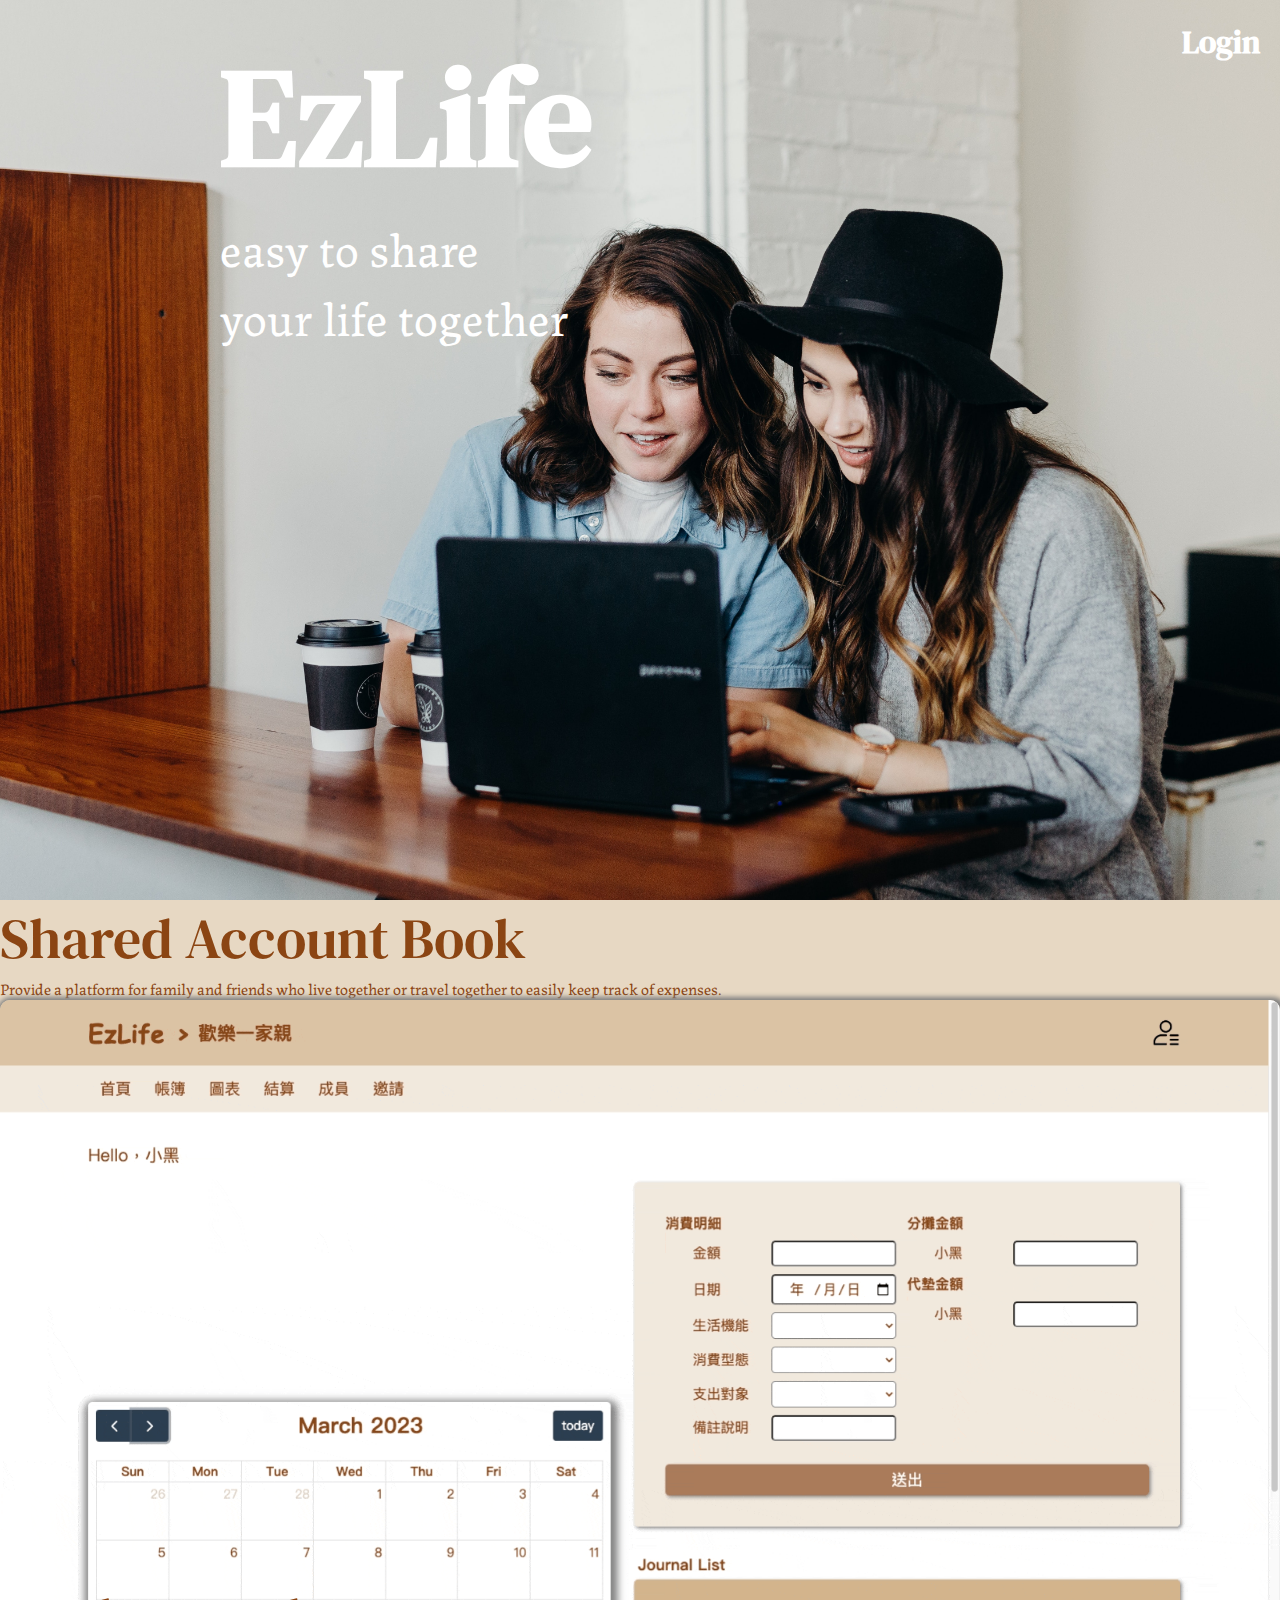
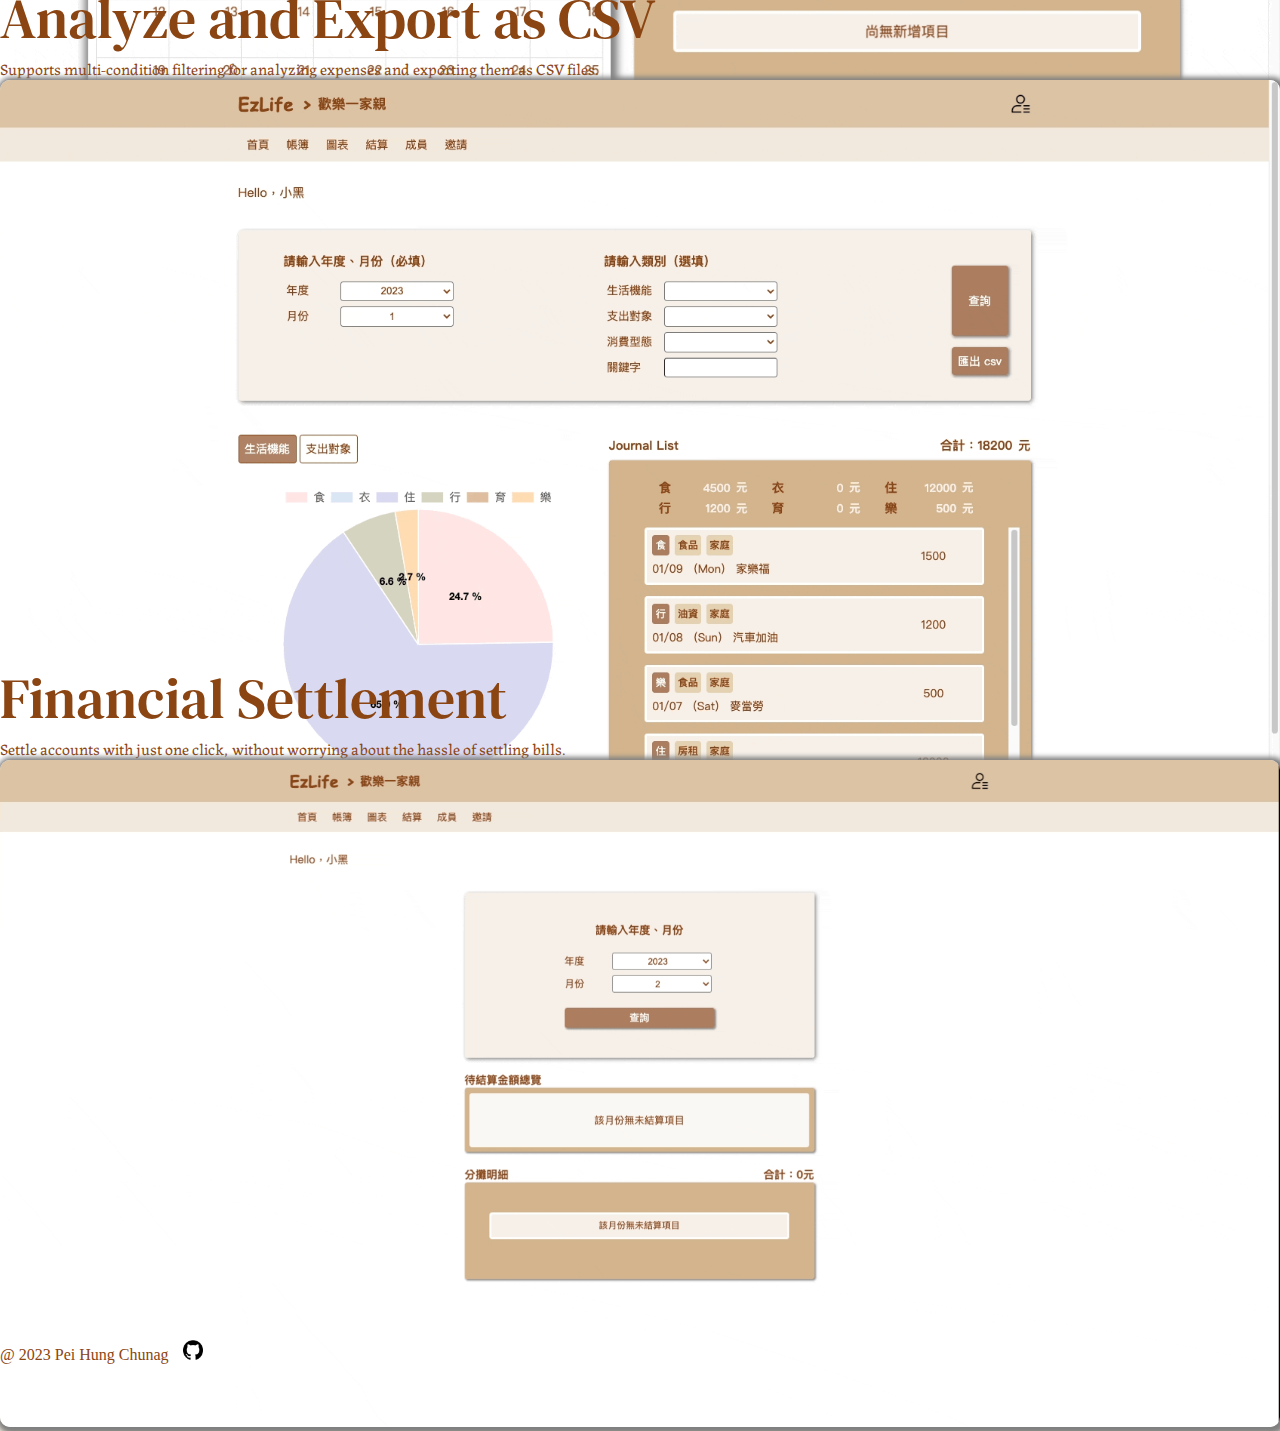
==== templates/index.html @ c623c95d "feat: add default value of prepaid and payable price when user keys up" ====
<!DOCTYPE html>
<html>
  <head>
    <meta charset="UTF-8" />
    <meta http-equiv="X-UA-Compatible" content="IE=edge" />
    <meta name="viewport" content="width=device-width, initial-scale=1.0" />
    <link
      href="https://fonts.googleapis.com/css2?family=Cute+Font&family=Joan&family=Merienda&family=Merriweather:ital@1&family=Roboto+Condensed&family=Satisfy&display=swap"
      rel="stylesheet"
    />
    <link rel="stylesheet" type="text/css" href="/static/css/index.css" />
    <link rel="stylesheet" type="text/css" href="/static/css/notice.css" />
    <link
      href="https://cdn.jsdelivr.net/npm/bootstrap@5.3.0-alpha1/dist/css/bootstrap.min.css"
      rel="stylesheet"
      integrity="sha384-GLhlTQ8iRABdZLl6O3oVMWSktQOp6b7In1Zl3/Jr59b6EGGoI1aFkw7cmDA6j6gD"
      crossorigin="anonymous"
    />
    <script src="https://accounts.google.com/gsi/client" async defer></script>
    <title>EzLife</title>
  </head>
  <body>
    <main>
      <div
        class="container-fluid d-flex align-items-end align-items-sm-center justify-content-start cover-image"
        id="cover-image"
      >
        <div class="join-us">Login</div>
        <div class="cover-text">
          <div class="page-name">EzLife</div>
          <div class="slogan">easy to share</div>
          <div class="slogan">your life together</div>
        </div>
      </div>
      <!---------------- 說明 -------------------------->
      <div class="container-fluid pb-5 pt-5">
        <div class="row row-cols-md-1 subcontainer">
          <div class="col-lg-5 m-auto ps-3 ps-lg-5">
            <div class="title">Shared Account Book</div>
            <p class="pt-3 fs-2 describe">
              Provide a platform for family and friends who live together or
              travel together to easily keep track of expenses.
            </p>
          </div>
          <div class="col-lg-7 p-3 p-lg-5">
            <img src="/static/img/co-edit.gif" class="co-edit" />
          </div>
        </div>
        <div class="row row-cols-sm-1 mt-5 subcontainer">
          <div class="col-lg-5 m-auto ps-3 ps-lg-5">
            <div class="title">Analyze and Export as CSV</div>
            <p class="pt-3 fs-2 describe">
              Supports multi-condition filtering for analyzing expenses and
              exporting them as CSV files.
            </p>
          </div>
          <div class="col-lg-7 p-3 p-lg-5">
            <img src="/static/img/analyze.gif" class="analyze" />
          </div>
        </div>
        <div class="row row-cols-sm-1 mt-5 subcontainer">
          <div class="col-lg-5 m-auto ps-3 ps-lg-5">
            <div class="title">Financial Settlement</div>
            <p class="pt-3 fs-2 describe">
              Settle accounts with just one click, without worrying about the
              hassle of settling bills.
            </p>
          </div>
          <div class="col-lg-7 p-3 p-lg-5">
            <img src="/static/img/settlement.gif" class="analyze" />
          </div>
        </div>
      </div>
    </main>
    <!----------------- signin ------------------------->
    <section class="login-section">
      <div class="container-fluid h-custom login">
        <div class="d-flex justify-content-center align-items-center">
          <div class="window rounded p-5" style="background: #ffffff">
            <div>
              <div class="d-flex justify-content-end">
                <button
                  type="button"
                  class="btn-close d-flex justify-content-end"
                  aria-label="Close"
                  id="close-login-button"
                ></button>
              </div>
              <div
                class="d-flex justify-content-center align-items-center mb-3 pb-1"
              >
                <span class="fw-bold mb-0 name">EzLife</span>
              </div>

              <!-- Email input -->
              <div class="form-outline mb-4">
                <input
                  type="email"
                  class="form-control form-control-lg"
                  placeholder="email"
                  id="login-email"
                  required
                />
              </div>

              <!-- Password input -->
              <div class="form-outline mb-3">
                <input
                  type="password"
                  class="form-control form-control-lg"
                  placeholder="password"
                  required
                  pattern="[A-Za-z0-9]{6,}"
                  id="login-password"
                />
              </div>
              <div class="d-flex justify-content-center align-items-center">
                <div id="login-message"></div>
              </div>
              <div class="d-flex justify-content-center align-items-center">
                <button
                  type="submit"
                  class="btn btn-lg btn-block flex-grow-1"
                  id="login-button"
                  style="background: rgba(139, 69, 19, 0.8); color: #ffffff"
                  onmouseover="this.style.background='rgba(139, 69, 19)'"
                  onmouseout="this.style.background='rgba(139, 69, 19, 0.8)'"
                >
                  Sign in
                </button>
              </div>
              <div class="d-flex justify-content-center align-items-center">
                <p class="small fw-bold pt-1 mb-0">
                  Don't have an account?
                  <a class="link-danger" id="register">Register</a>
                </p>
              </div>
              <div
                class="d-flex justify-content-center align-items-center my-3"
              >
                <hr />
                <span class="px-2">or</span>
                <hr />
              </div>
              <div
                id="buttonDiv"
                class="d-flex justify-content-center align-items-center mb-2"
              ></div>
            </div>
          </div>
        </div>
      </div>
    </section>
    <!----------------- signUp ------------------------->
    <section class="sign-up-section">
      <div class="container-fluid h-custom sign-up">
        <div class="d-flex justify-content-center align-items-center">
          <div class="window rounded p-5" style="background: #ffffff">
            <div>
              <div class="d-flex justify-content-end">
                <button
                  type="button"
                  class="btn-close d-flex justify-content-end"
                  aria-label="Close"
                  id="close-sign-up-button"
                ></button>
              </div>
              <div
                class="d-flex justify-content-center align-items-center mb-3 pb-1"
              >
                <span class="fw-bold mb-0 name">EzLife</span>
              </div>

              <!-- Name input -->
              <div class="form-outline mb-4">
                <input
                  type="text"
                  class="form-control form-control-lg"
                  placeholder="name"
                  required
                  id="sign-up-name"
                />
              </div>

              <!-- Email input -->
              <div class="form-outline mb-4">
                <input
                  type="email"
                  class="form-control form-control-lg"
                  placeholder="email"
                  required
                  id="sign-up-email"
                />
              </div>

              <!-- Password input -->
              <div class="form-outline mb-3">
                <input
                  type="password"
                  id="sign-up-password"
                  class="form-control form-control-lg"
                  placeholder="password"
                  required
                  pattern="[A-Za-z0-9]{6,}"
                />
              </div>
              <div class="d-flex justify-content-center align-items-center">
                <div id="sign-up-message"></div>
              </div>
              <div class="d-flex justify-content-center align-items-center">
                <button
                  type="submit"
                  class="btn btn-lg btn-block flex-grow-1 mybutton"
                  id="sign-up-button"
                  style="background: rgba(139, 69, 19, 0.8); color: #ffffff"
                  onmouseover="this.style.background='rgba(139, 69, 19)'"
                  onmouseout="this.style.background='rgba(139, 69, 19, 0.8)'"
                >
                  Sign up
                </button>
              </div>
              <div class="d-flex justify-content-center align-items-center">
                <p class="small fw-bold mt-2 pt-1 mb-0">
                  Already have an account?
                  <a class="link-danger" id="go-login">Sign in</a>
                </p>
              </div>
            </div>
          </div>
        </div>
      </div>
    </section>
    <script src="/static/js/html/html_notice.js"></script>
    <footer class="footer mt-auto py-4">
      <div class="d-flex justify-content-center align-items-center">
        <span class="text-dark">@ 2023 Pei Hung Chunag</span>
        <a href="https://github.com/ElliChuang">
          <img class="github" src="/static/img/github.png" width="30" />
        </a>
      </div>
    </footer>
    <script
      src="https://cdn.jsdelivr.net/npm/@popperjs/core@2.11.6/dist/umd/popper.min.js"
      integrity="sha384-oBqDVmMz9ATKxIep9tiCxS/Z9fNfEXiDAYTujMAeBAsjFuCZSmKbSSUnQlmh/jp3"
      crossorigin="anonymous"
    ></script>
    <script
      src="https://cdn.jsdelivr.net/npm/bootstrap@5.3.0-alpha1/dist/js/bootstrap.min.js"
      integrity="sha384-mQ93GR66B00ZXjt0YO5KlohRA5SY2XofN4zfuZxLkoj1gXtW8ANNCe9d5Y3eG5eD"
      crossorigin="anonymous"
    ></script>
    <script type="module" src="/static/js/notice.js"></script>
    <script type="module" src="/static/js/index.js"></script>
  </body>
</html>
---- static/css/index.css ----
@import url("https://fonts.googleapis.com/css2?family=Cantata+One&family=Comic+Neue:ital,wght@1,700&family=DM+Serif+Text&family=Labrada&display=swap");
* {
  box-sizing: border-box;
  margin: 0;
  padding: 0;
  color: #8b4513;
}
body,
main {
  background-color: rgba(210, 180, 140, 0.3);
}
.join-us {
  position: absolute;
  right: 20px;
  top: 20px;
  cursor: pointer;
  font-size: 32px;
  font-weight: 800;
  color: white;
  font-family: "DM Serif Text", serif, "Cantata One", serif;
}
.nav {
  background-color: rgba(210, 180, 140, 0.3);
}

.cover-image {
  position: relative;
  background-image: url(/static/img/co_use.jpg);
  height: 100vh;
  background-size: cover;
  background-position: top;
}
.cover-text {
  max-width: 500px;
  margin-left: 200px;
  padding: 20px;
  margin-bottom: 30vh;
}
.page-name {
  font-size: 140px;
  font-family: "DM Serif Text", serif, "Cantata One", serif;
  color: white;
  font-weight: 900;
}
.slogan {
  font-size: 48px;
  font-family: "Labrada", serif, "Joan", serif;
  color: white;
}
.github {
  padding-left: 10px;
}

/* -------------- Signin ------------------- */
.name {
  font-family: "DM Serif Text", serif, "Cantata One", serif;
  font-size: 52px;
}
section {
  display: none;
  position: fixed;
  top: 50%;
  left: 50%;
  transform: translate(-50%, -50%);
  width: 100vw;
  height: 100vh;
  background-color: rgba(0, 0, 0, 0.4);
}
.login {
  position: absolute;
  top: 120px;
  left: 50%;
  transform: translate(-50%);
}

.sign-up {
  position: absolute;
  top: 100px;
  left: 50%;
  transform: translate(-50%);
}
#sign-up-message,
#login-message {
  color: #dc3545;
}
#register,
#go-login {
  cursor: pointer;
}
#buttonDiv {
  width: 100%;
}
.window {
  width: 350px;
}
hr {
  border: 1px solid;
  width: 110px;
  vertical-align: text-top;
}
/* -------------- index ------------------- */
.co-edit {
  width: 100%;
  height: 100%;
  object-fit: cover;
  object-position: 15% 20%;
  border-radius: 10px;
  box-shadow: 2px 2px 5px 5px gray;
}
.analyze {
  width: 100%;
  height: 100%;
  object-fit: cover;
  object-position: 50% 50%;
  border-radius: 10px;
  box-shadow: 2px 2px 5px 5px gray;
}
footer {
  background-color: #ae7d5a;
}
.title {
  font-family: "DM Serif Text", serif, "Cantata One", serif;
  font-size: 56px;
}
.describe {
  font-family: "Labrada", serif, "Joan", serif;
}
@media (max-width: 1920px) {
  .subcontainer {
    height: 680px;
  }
}
@media (max-width: 1000px) {
  .cover-text {
    margin-bottom: 55vh;
    margin-left: 120px;
  }
}

@media (max-width: 576px) {
  .cover-text {
    padding: 5px;
    margin-bottom: 12vh;
    margin-left: 0;
  }
  .page-name {
    font-size: 110px;
    padding-bottom: 50vh;
  }
  .slogan {
    font-size: 38px;
  }
}
@media (max-width: 389px) {
  .window {
    width: 300px;
  }
  .page-name {
    padding-bottom: 40vh;
  }
}
---- static/css/notice.css ----
/*--------- pop up message ---------*/
.notice-window-outer {
  display: none;
  position: fixed;
  top: 0;
  left: 0;
  width: 100vw;
  height: 100vh;
  background-color: rgba(0, 0, 0, 0.25);
  z-index: 3;
}
.notice-window {
  position: absolute;
  top: 150px;
  left: 50%;
  transform: translate(-50%);
  width: 340px;
  margin: auto;
  box-shadow: 0px 4px 60px #aaaaaa;
  background: #ffffff;
  border-radius: 6px;
  z-index: 4;
}

.notice-body {
  width: 310px;
  margin: auto;
  position: relative;
}
.notice-title {
  display: flex;
  align-items: center;
  justify-content: center;
  margin-top: 15px;
  margin-bottom: 15px;
  width: 310px;
  height: 27px;
  text-align: center;
  font-weight: 700;
  font-size: 24px;
  color: #666666;
}
.notice-closed {
  position: absolute;
  top: 5px;
  right: 5px;
  width: 15px;
  height: 15px;
  cursor: pointer;
  background-image: url(/static/img/close.png);
  background-size: cover;
  z-index: 3;
}
.notice-message {
  text-align: center;
  font-weight: 00;
  font-size: 18px;
  color: #666666;
  width: 310px;
  margin-top: 15px;
  margin-bottom: 15px;
  padding: 5px;
}

.notice-button {
  cursor: pointer;
  border: 0;
  width: 310px;
  height: 47px;
  background-color: rgba(139, 69, 19, 0.7);
  border-radius: 5px;
  font-size: 19px;
  font-weight: 400;
  color: #ffffff;
  margin-bottom: 25px;
  transition-duration: 0.2s;
}
.notice-button:hover {
  box-shadow: 2px 2px 5px rgba(33, 33, 33);
}

@media (max-width: 768px) {
  .notice-window {
    top: 30%;
    left: 50%;
    transform: translate(-50%, -30%);
  }
}
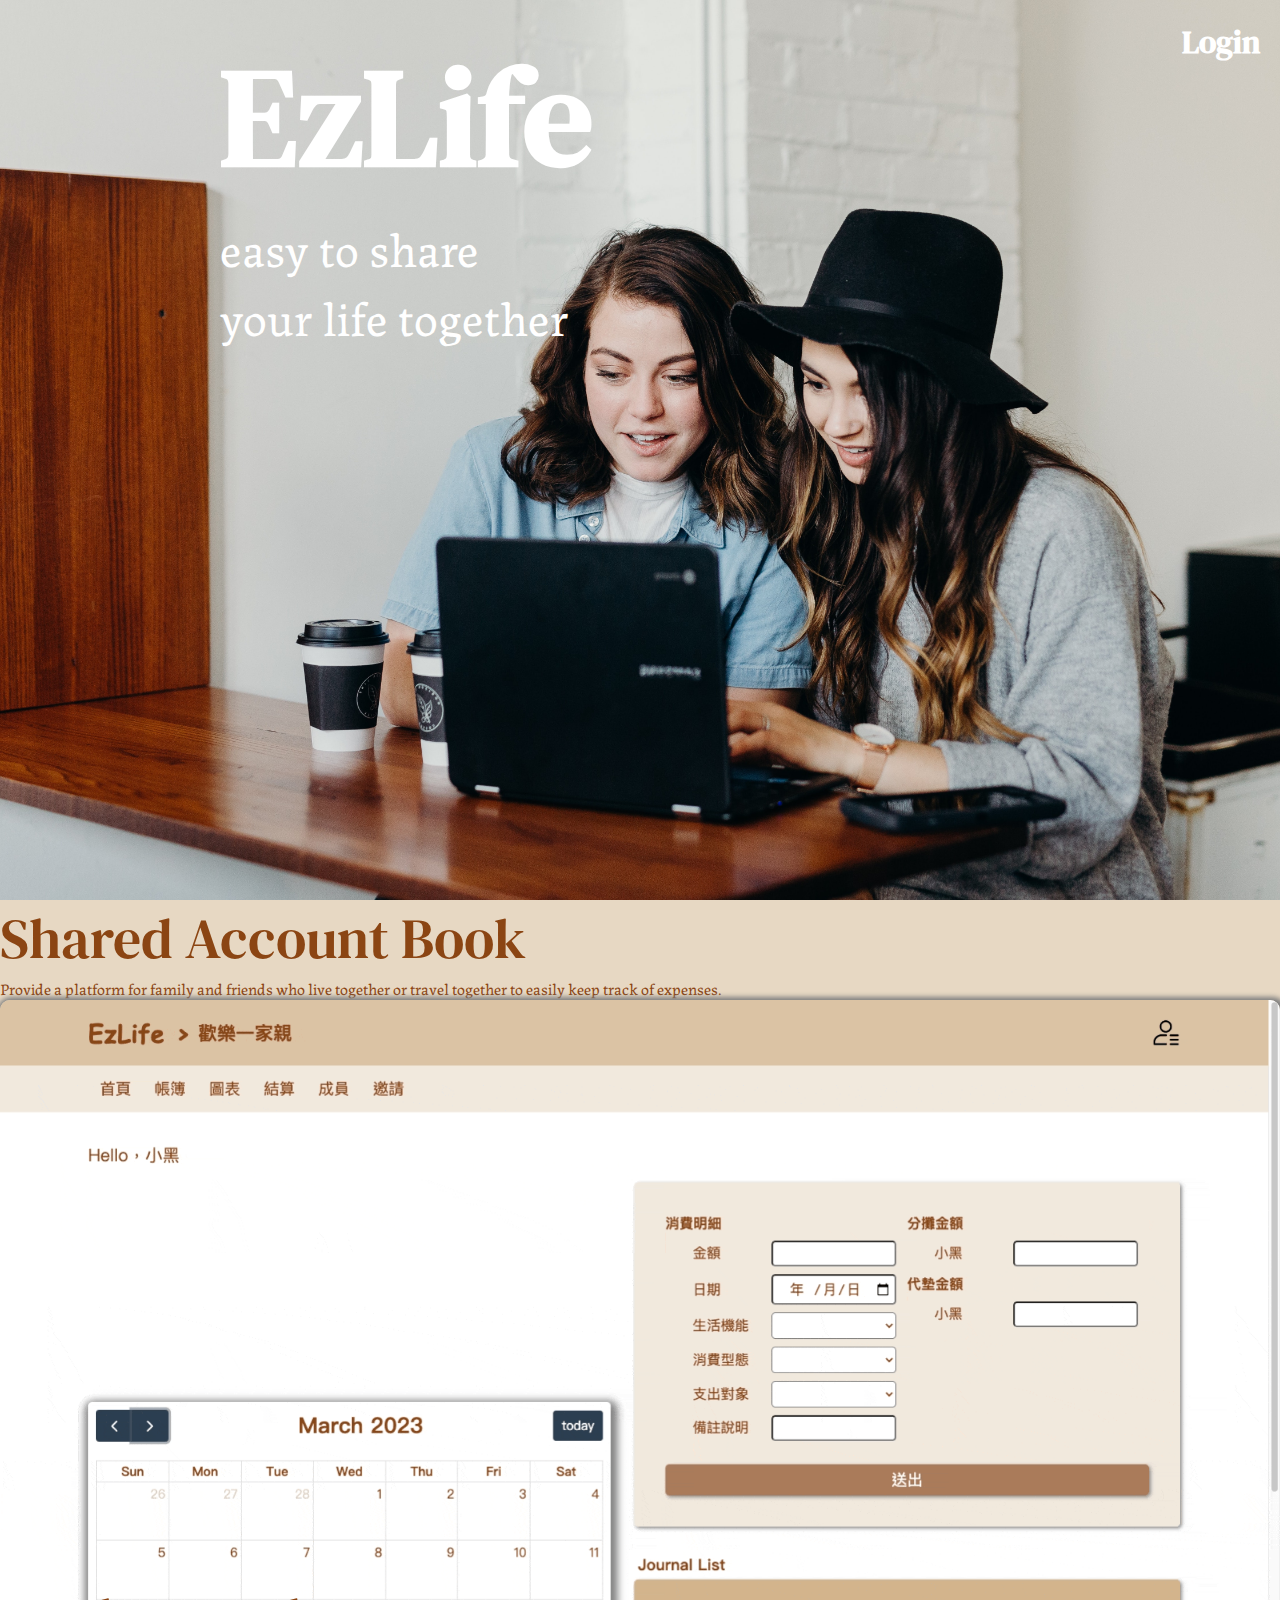
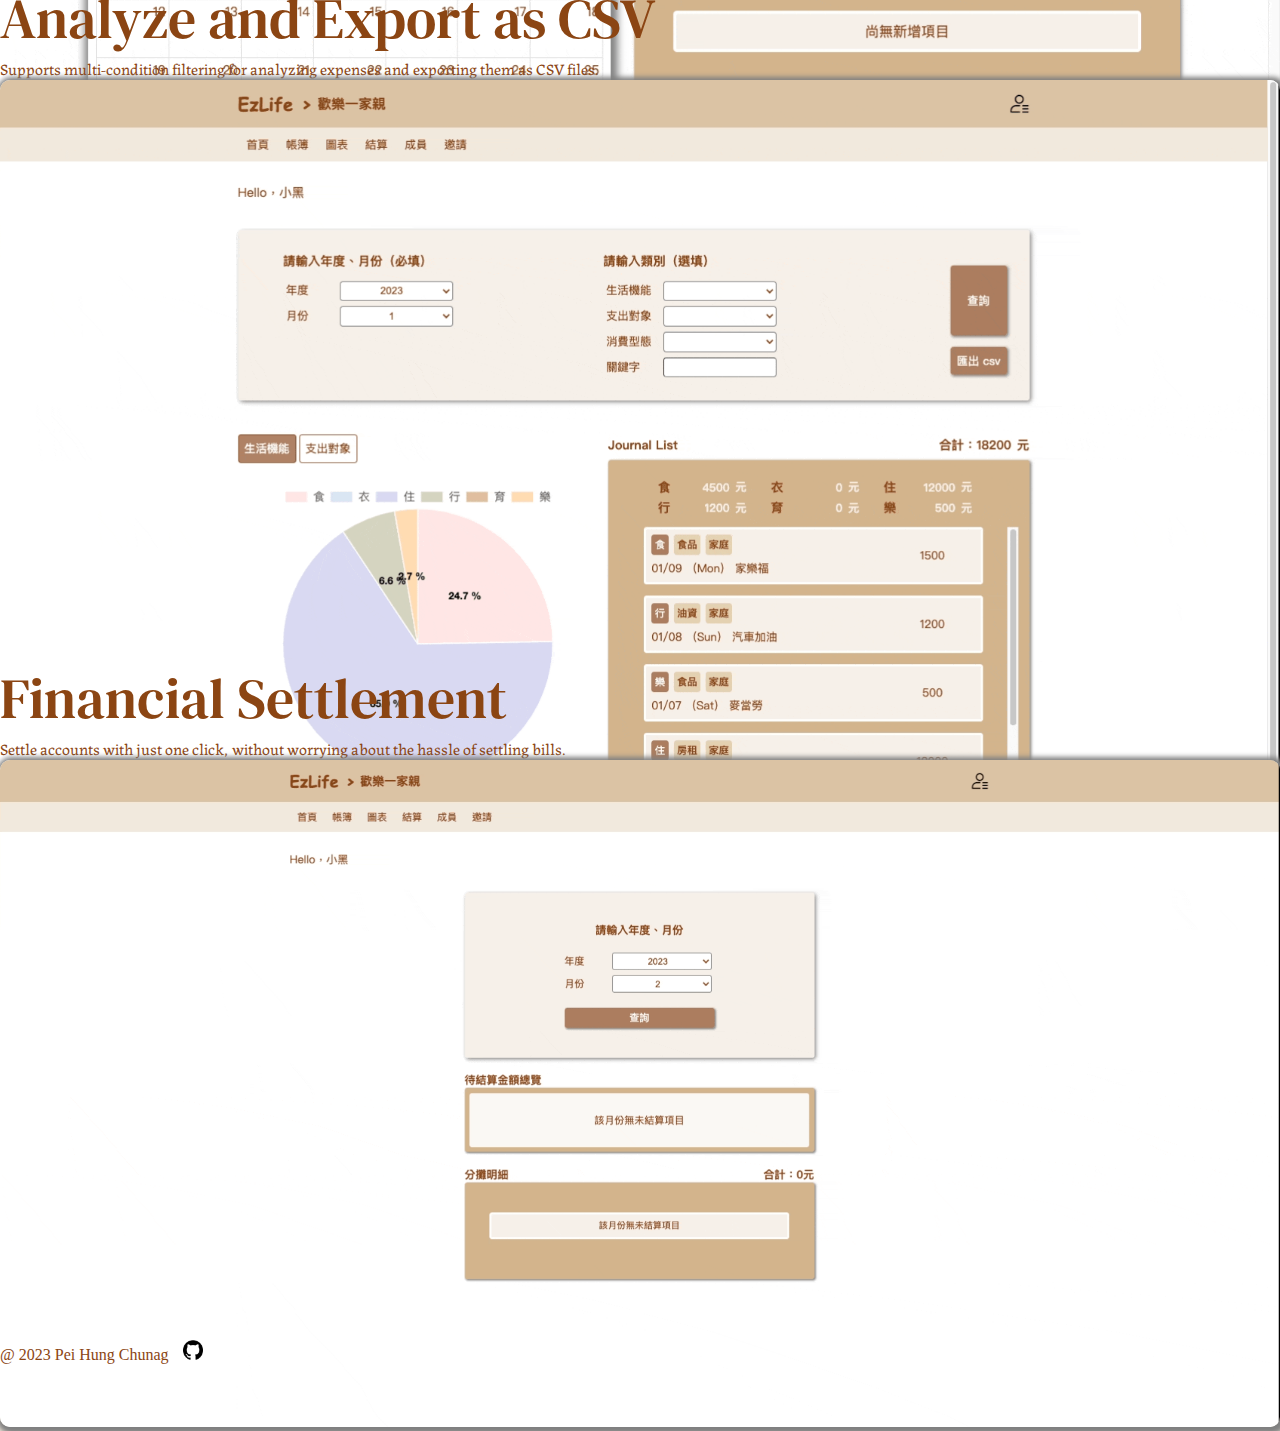
==== commit af648885: "fix: remove unnecessary annotations" ====
--- a/templates/index.html
+++ b/templates/index.html
@@ -76,7 +76,7 @@
     <section class="login-section">
       <div class="container-fluid h-custom login">
         <div class="d-flex justify-content-center align-items-center">
-          <div class="window rounded p-5" style="background: #ffffff">
+          <div class="window rounded" style="background: #ffffff">
             <div>
               <div class="d-flex justify-content-end">
                 <button
@@ -110,11 +110,13 @@
                   class="form-control form-control-lg"
                   placeholder="password"
                   required
-                  pattern="[A-Za-z0-9]{6,}"
+                  pattern="^[A-Za-z0-9_\-!?@#$%&*]{6,}$"
                   id="login-password"
                 />
               </div>
-              <div class="d-flex justify-content-center align-items-center">
+              <div
+                class="d-flex justify-content-center align-items-center pb-1"
+              >
                 <div id="login-message"></div>
               </div>
               <div class="d-flex justify-content-center align-items-center">
@@ -155,7 +157,7 @@
     <section class="sign-up-section">
       <div class="container-fluid h-custom sign-up">
         <div class="d-flex justify-content-center align-items-center">
-          <div class="window rounded p-5" style="background: #ffffff">
+          <div class="window rounded" style="background: #ffffff">
             <div>
               <div class="d-flex justify-content-end">
                 <button
@@ -201,7 +203,7 @@
                   class="form-control form-control-lg"
                   placeholder="password"
                   required
-                  pattern="[A-Za-z0-9]{6,}"
+                  pattern="^[A-Za-z0-9_\-!?@#$%&*]{6,}$"
                 />
               </div>
               <div class="d-flex justify-content-center align-items-center">
--- a/static/css/index.css
+++ b/static/css/index.css
@@ -91,11 +91,12 @@
   width: 100%;
 }
 .window {
-  width: 350px;
+  width: 360px;
+  padding: 48px;
 }
 hr {
   border: 1px solid;
-  width: 110px;
+  width: 139px;
   vertical-align: text-top;
 }
 /* -------------- index ------------------- */
@@ -141,21 +142,21 @@
   .cover-text {
     padding: 5px;
     margin-bottom: 12vh;
-    margin-left: 0;
+    margin-left: 20px;
   }
   .page-name {
-    font-size: 110px;
-    padding-bottom: 50vh;
+    font-size: 120px;
+    padding-bottom: 40vh;
   }
   .slogan {
     font-size: 38px;
+    font-weight: 800;
   }
 }
 @media (max-width: 389px) {
   .window {
     width: 300px;
-  }
-  .page-name {
-    padding-bottom: 40vh;
+    padding: 24px;
+    padding-bottom: 40px;
   }
 }
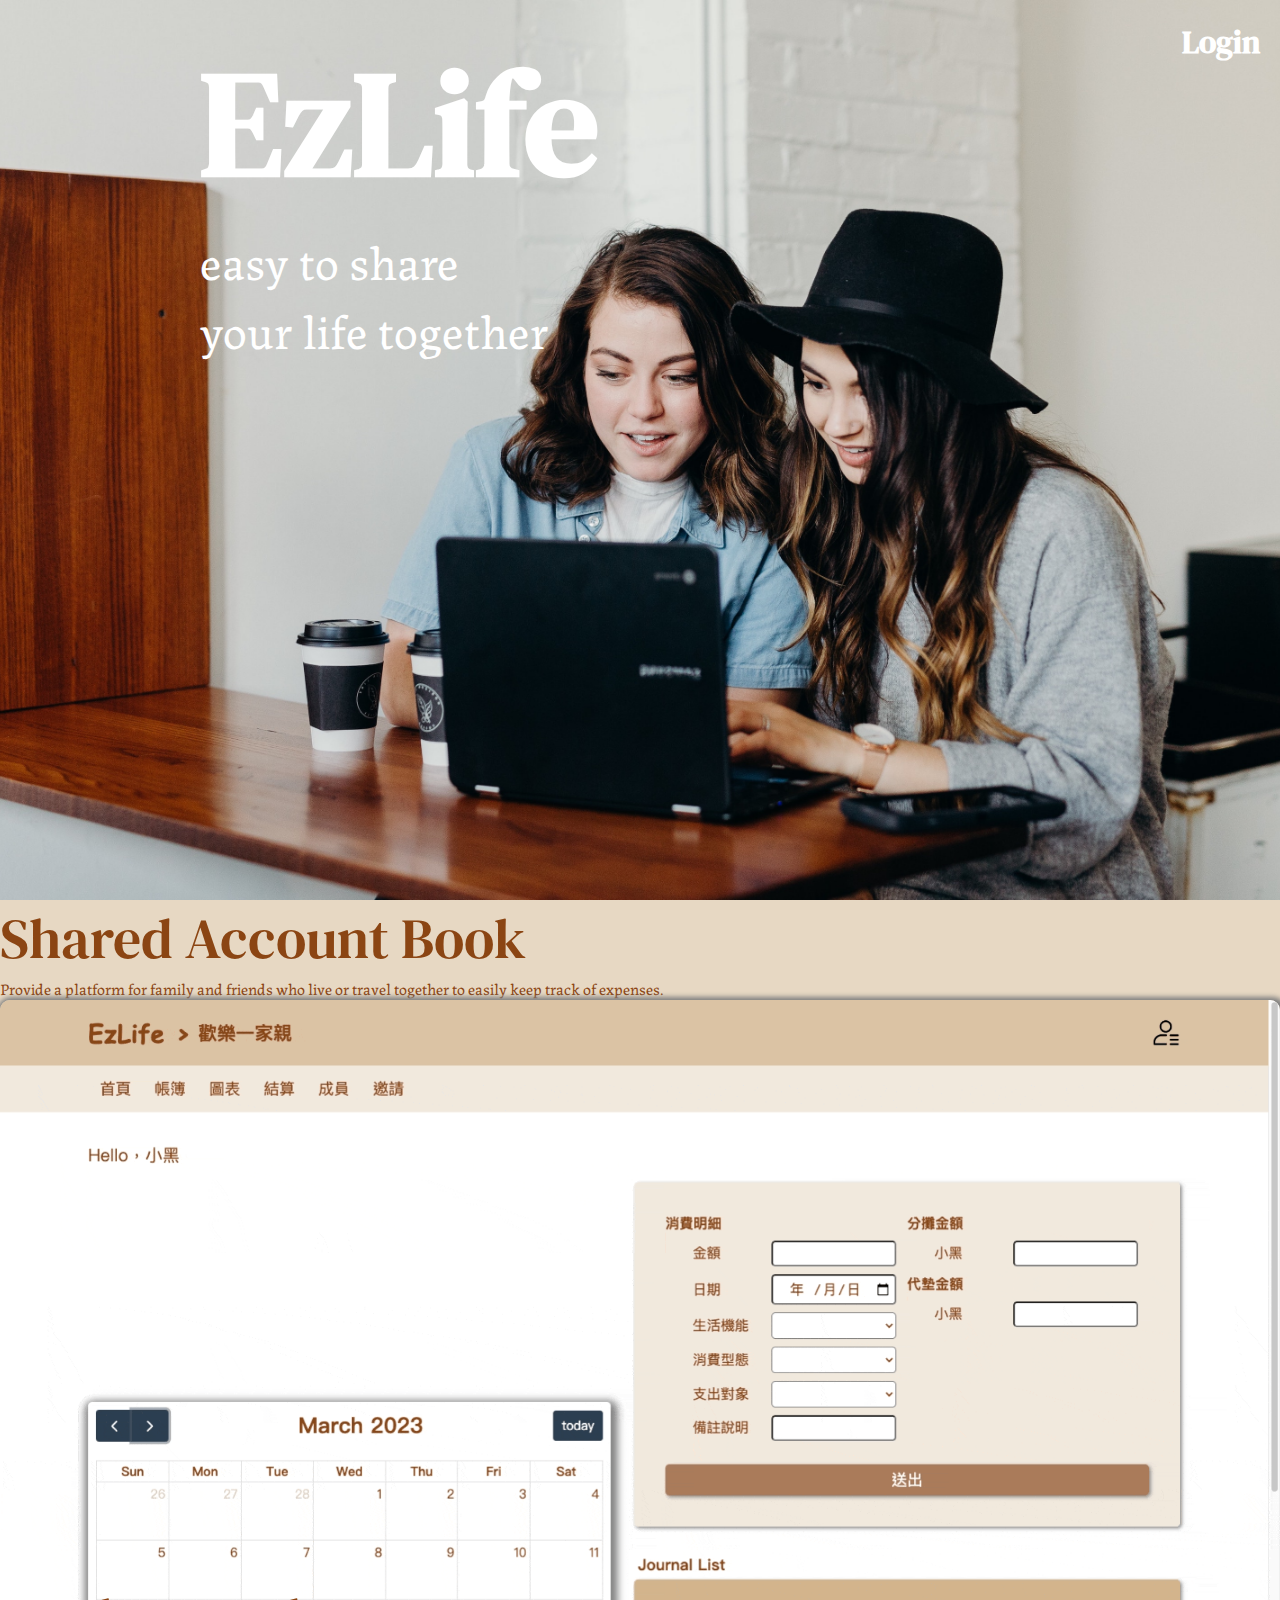
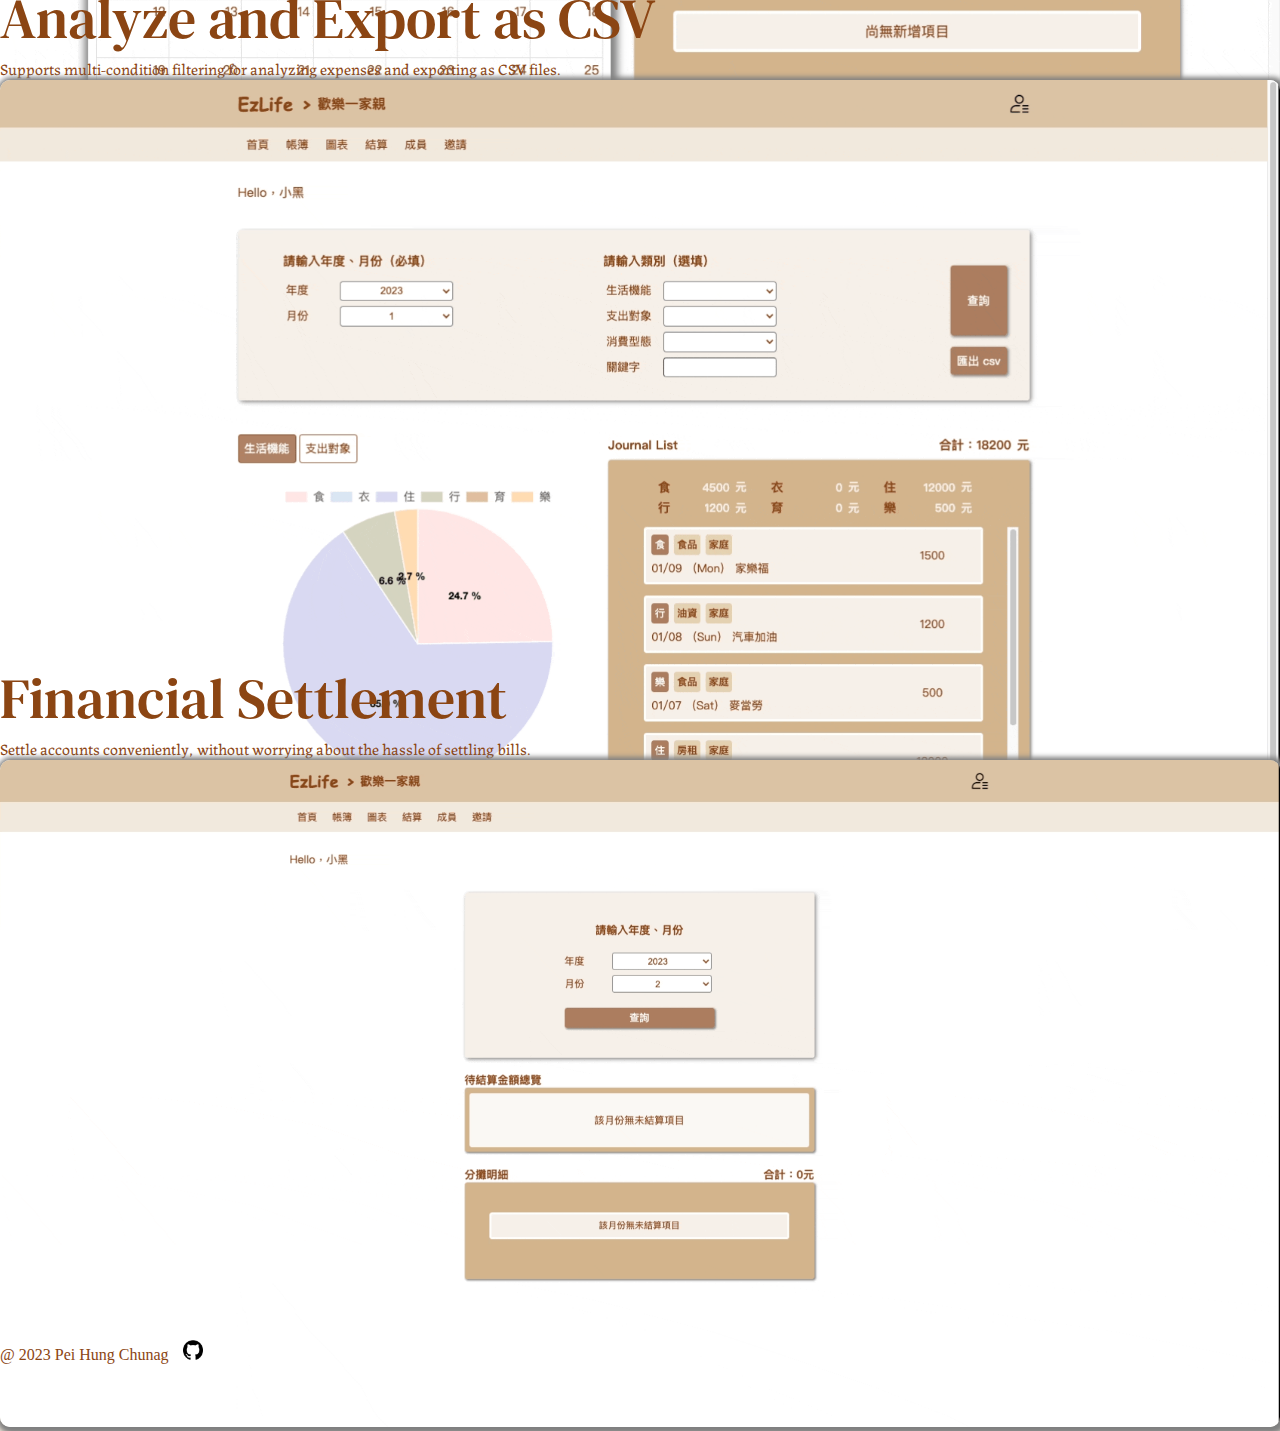
==== commit 8a4c161c: "fix: set default account of login page and redirect user to home page after sign up" ====
--- a/templates/index.html
+++ b/templates/index.html
@@ -38,8 +38,8 @@
           <div class="col-lg-5 m-auto ps-3 ps-lg-5">
             <div class="title">Shared Account Book</div>
             <p class="pt-3 fs-2 describe">
-              Provide a platform for family and friends who live together or
-              travel together to easily keep track of expenses.
+              Provide a platform for family and friends who live or travel
+              together to easily keep track of expenses.
             </p>
           </div>
           <div class="col-lg-7 p-3 p-lg-5">
@@ -51,7 +51,7 @@
             <div class="title">Analyze and Export as CSV</div>
             <p class="pt-3 fs-2 describe">
               Supports multi-condition filtering for analyzing expenses and
-              exporting them as CSV files.
+              exporting as CSV files.
             </p>
           </div>
           <div class="col-lg-7 p-3 p-lg-5">
@@ -62,8 +62,8 @@
           <div class="col-lg-5 m-auto ps-3 ps-lg-5">
             <div class="title">Financial Settlement</div>
             <p class="pt-3 fs-2 describe">
-              Settle accounts with just one click, without worrying about the
-              hassle of settling bills.
+              Settle accounts conveniently, without worrying about the hassle of
+              settling bills.
             </p>
           </div>
           <div class="col-lg-7 p-3 p-lg-5">
@@ -96,6 +96,7 @@
               <div class="form-outline mb-4">
                 <input
                   type="email"
+                  value="test@mail.com"
                   class="form-control form-control-lg"
                   placeholder="email"
                   id="login-email"
@@ -108,6 +109,7 @@
                 <input
                   type="password"
                   class="form-control form-control-lg"
+                  value="test123"
                   placeholder="password"
                   required
                   pattern="^[A-Za-z0-9_\-!?@#$%&*]{6,}$"
--- a/static/css/index.css
+++ b/static/css/index.css
@@ -32,12 +32,12 @@
 }
 .cover-text {
   max-width: 500px;
-  margin-left: 200px;
+  margin-left: 180px;
   padding: 20px;
   margin-bottom: 30vh;
 }
 .page-name {
-  font-size: 140px;
+  font-size: 150px;
   font-family: "DM Serif Text", serif, "Cantata One", serif;
   color: white;
   font-weight: 900;
@@ -117,7 +117,7 @@
   box-shadow: 2px 2px 5px 5px gray;
 }
 footer {
-  background-color: #ae7d5a;
+  background-color: rgba(210, 180, 140);
 }
 .title {
   font-family: "DM Serif Text", serif, "Cantata One", serif;
@@ -132,6 +132,9 @@
   }
 }
 @media (max-width: 1000px) {
+  .page-name {
+    font-size: 140px;
+  }
   .cover-text {
     margin-bottom: 55vh;
     margin-left: 120px;
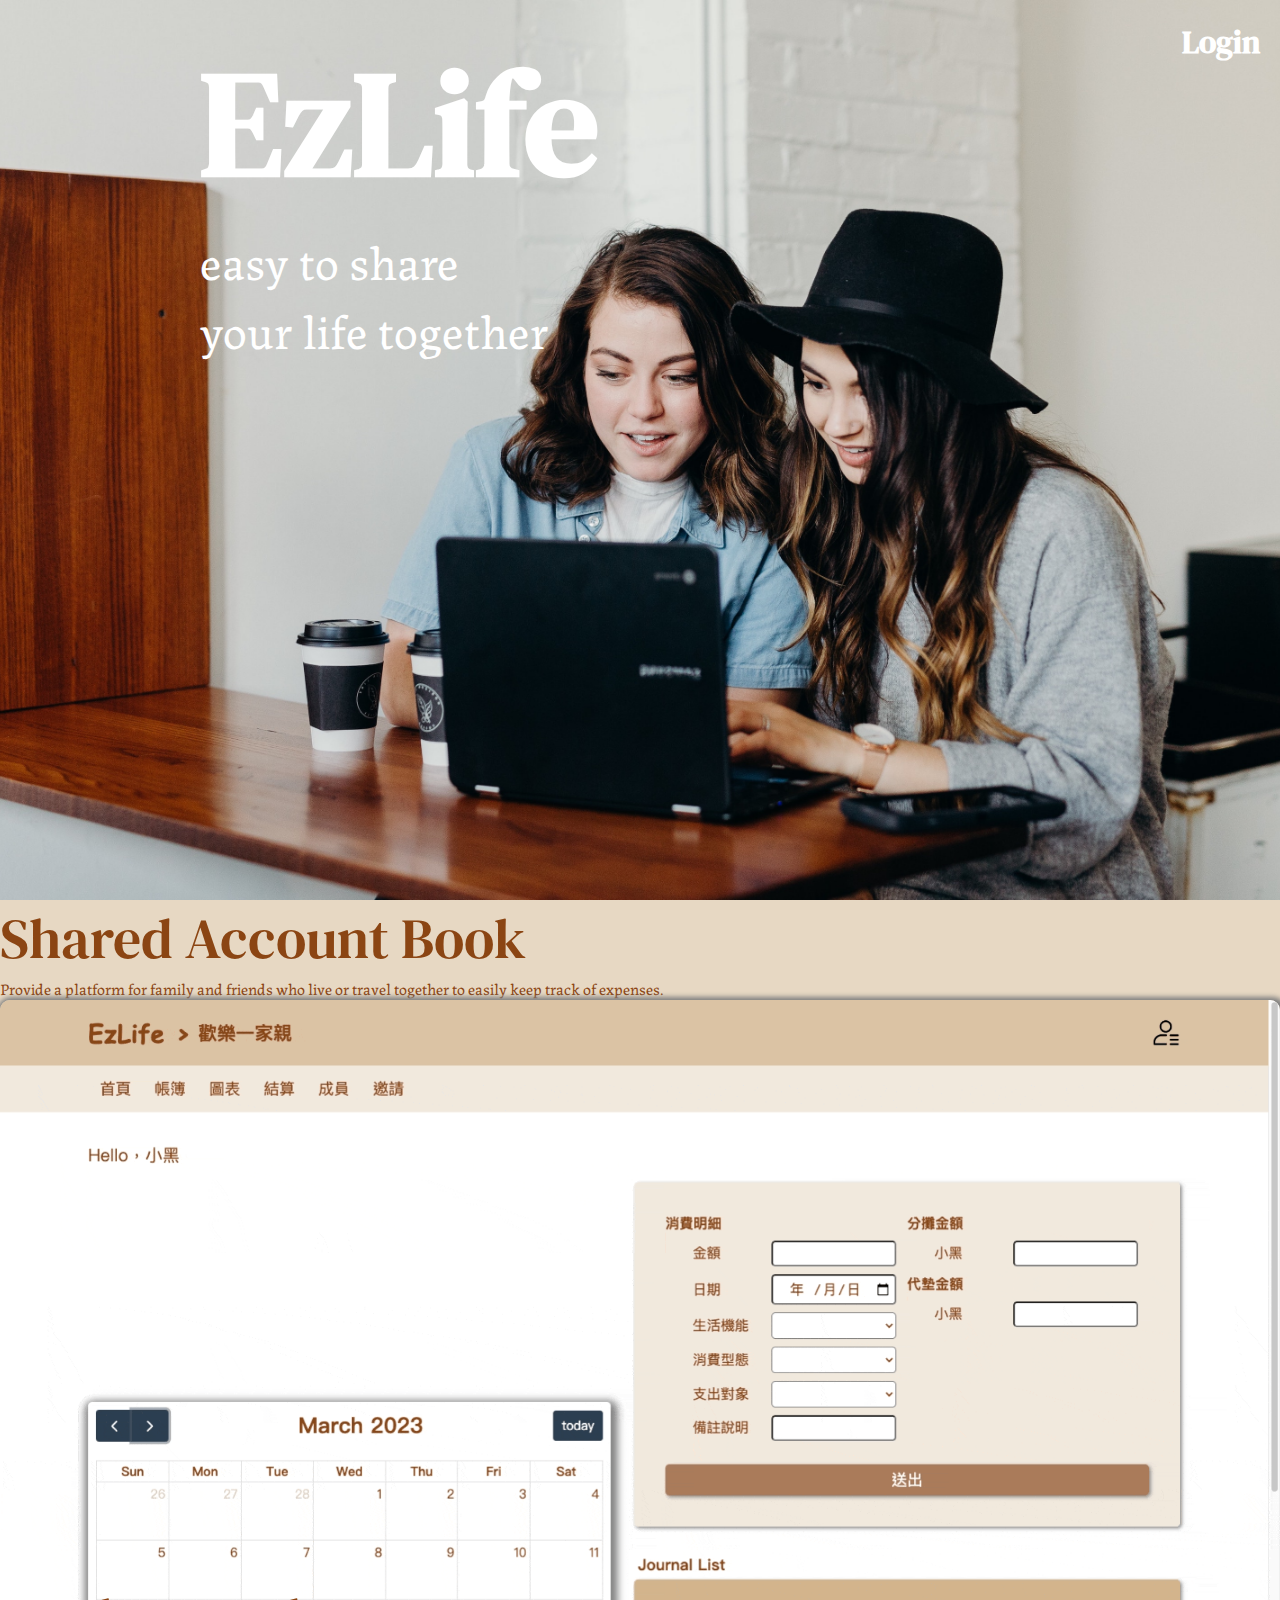
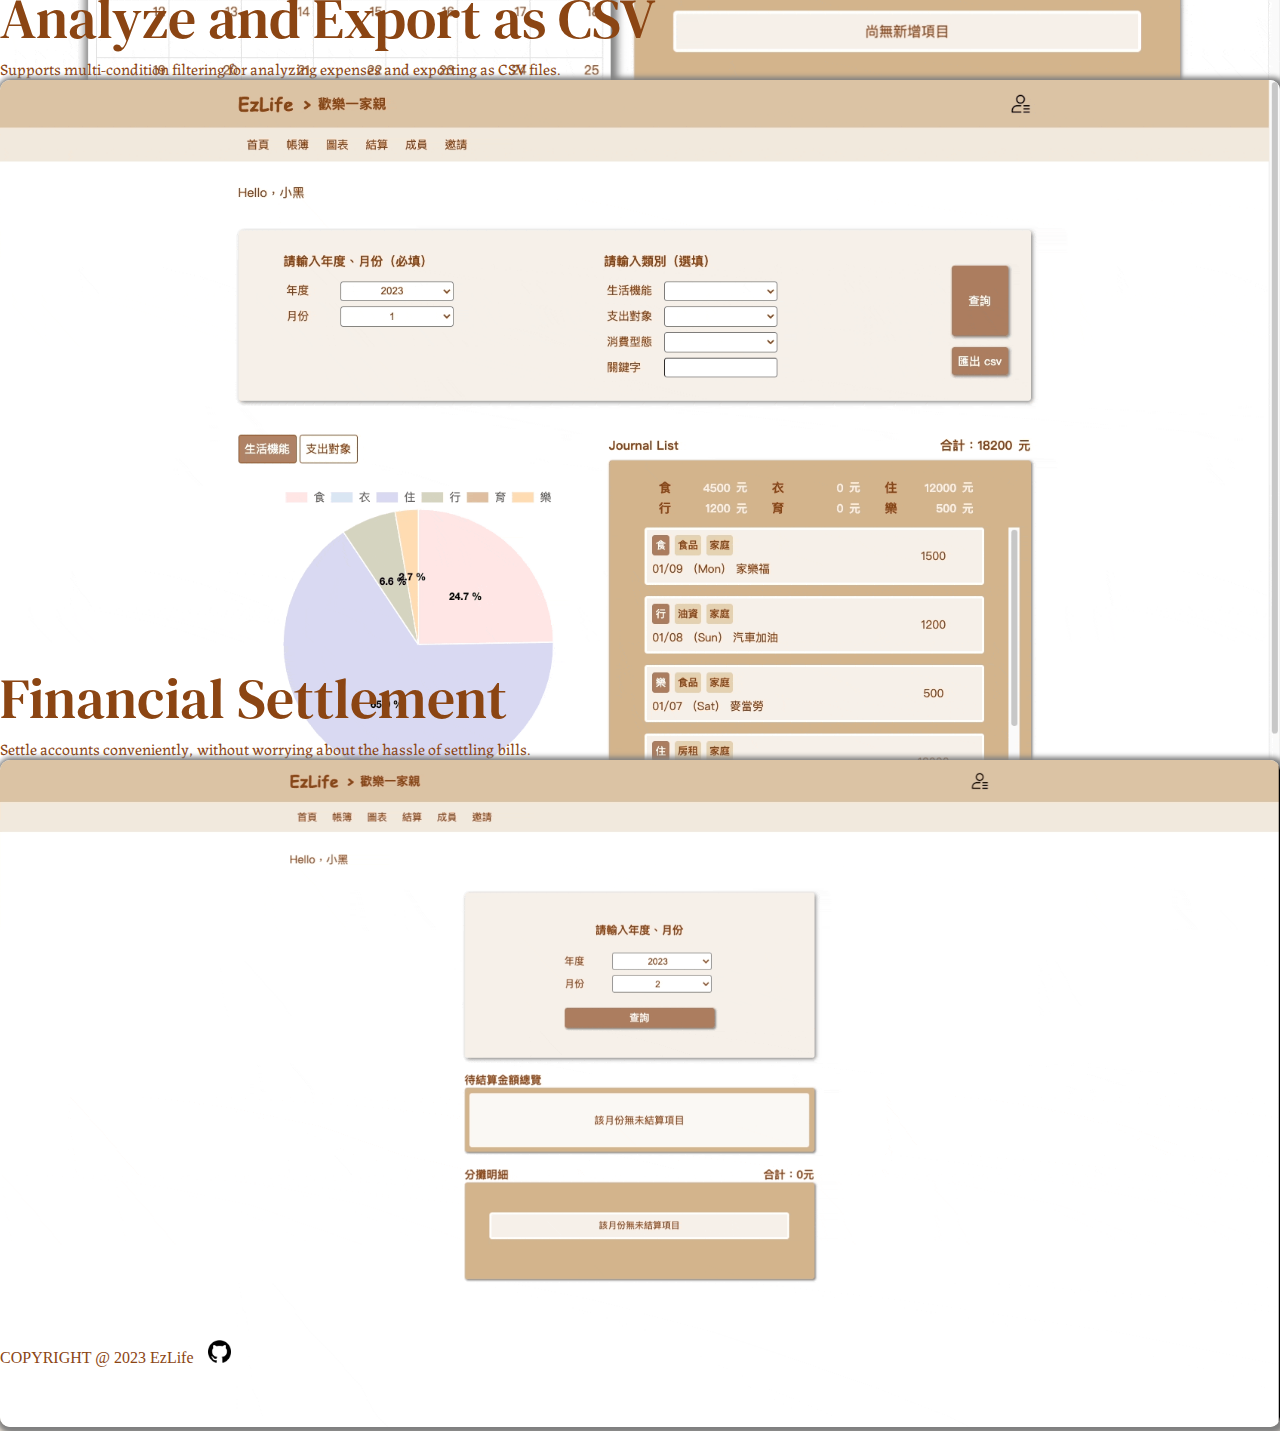
==== commit d4d6b3fa: "fix: modify text of footer and the reponse message when collarborator already exist" ====
--- a/templates/index.html
+++ b/templates/index.html
@@ -237,9 +237,9 @@
     <script src="/static/js/html/html_notice.js"></script>
     <footer class="footer mt-auto py-4">
       <div class="d-flex justify-content-center align-items-center">
-        <span class="text-dark">@ 2023 Pei Hung Chunag</span>
+        <span class="fs-6 text-dark">COPYRIGHT @ 2023 EzLife</span>
         <a href="https://github.com/ElliChuang">
-          <img class="github" src="/static/img/github.png" width="30" />
+          <img class="github" src="/static/img/github.png" width="33" />
         </a>
       </div>
     </footer>
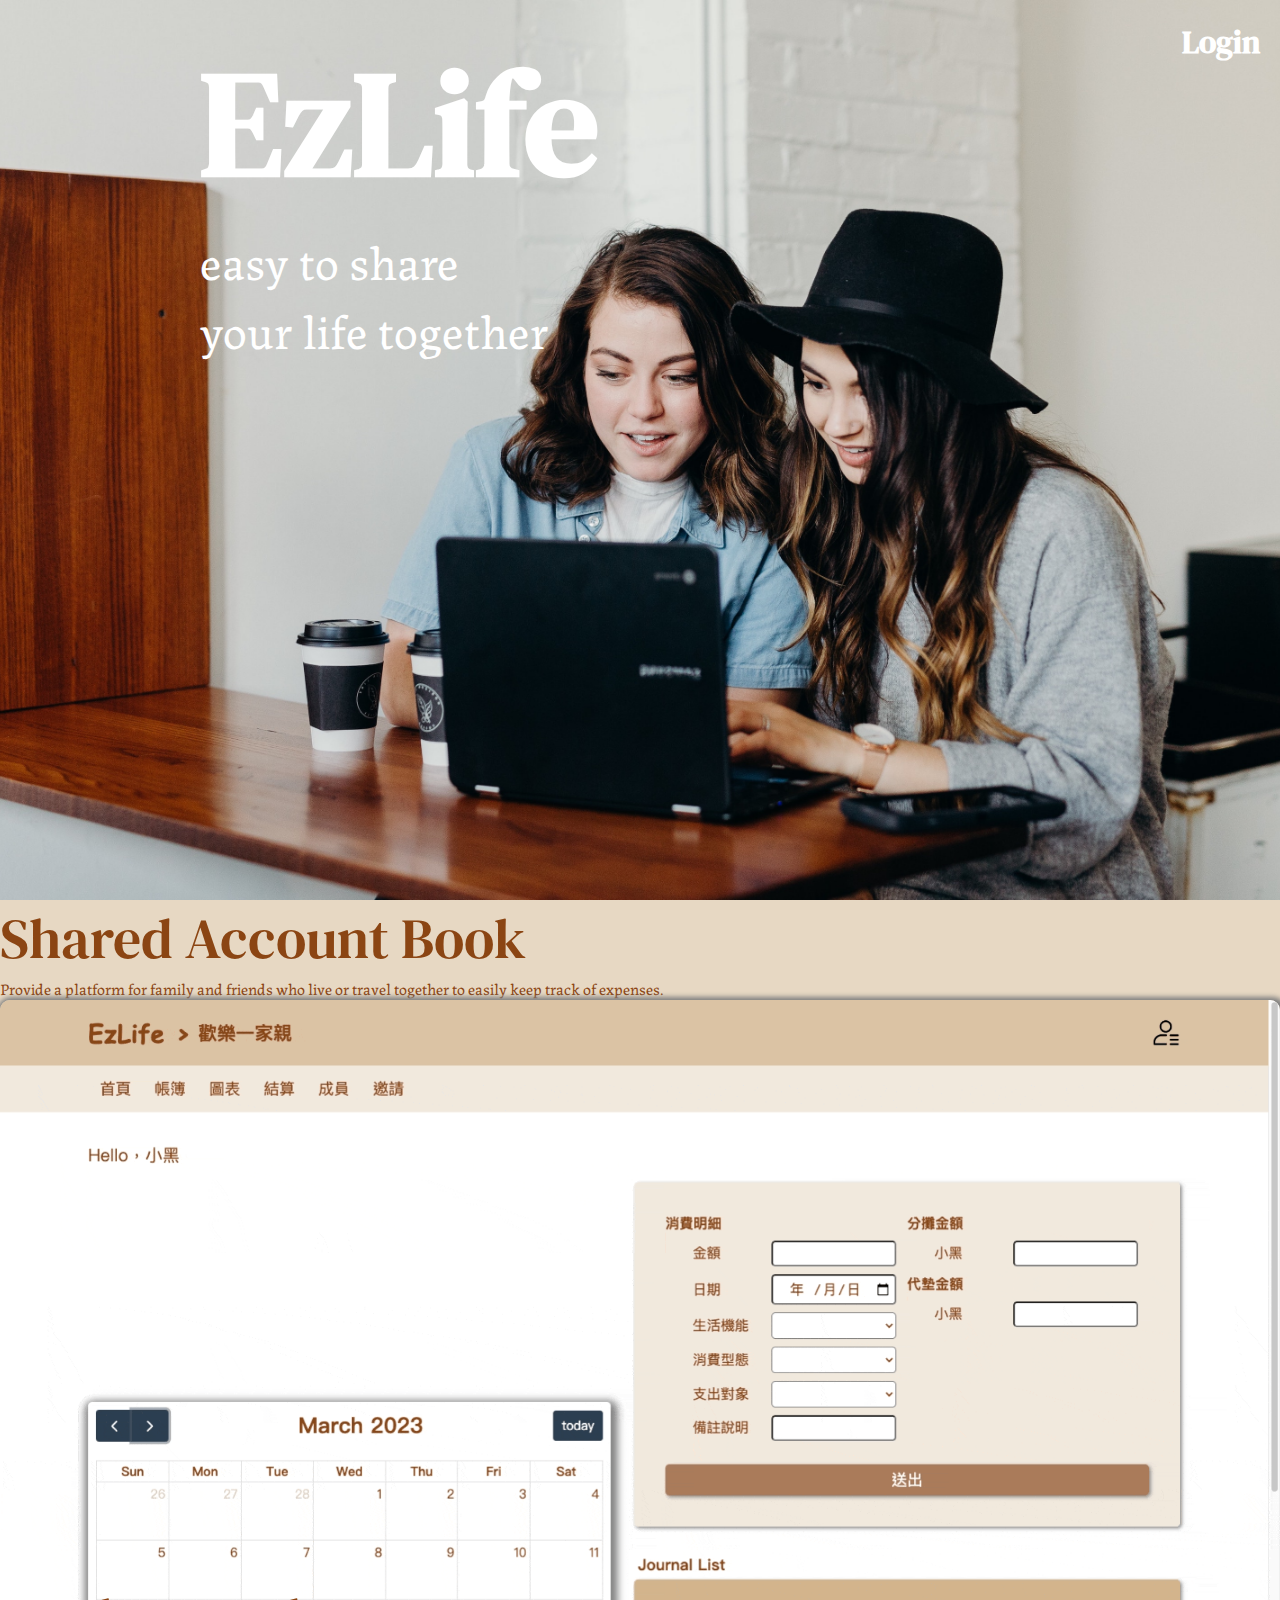
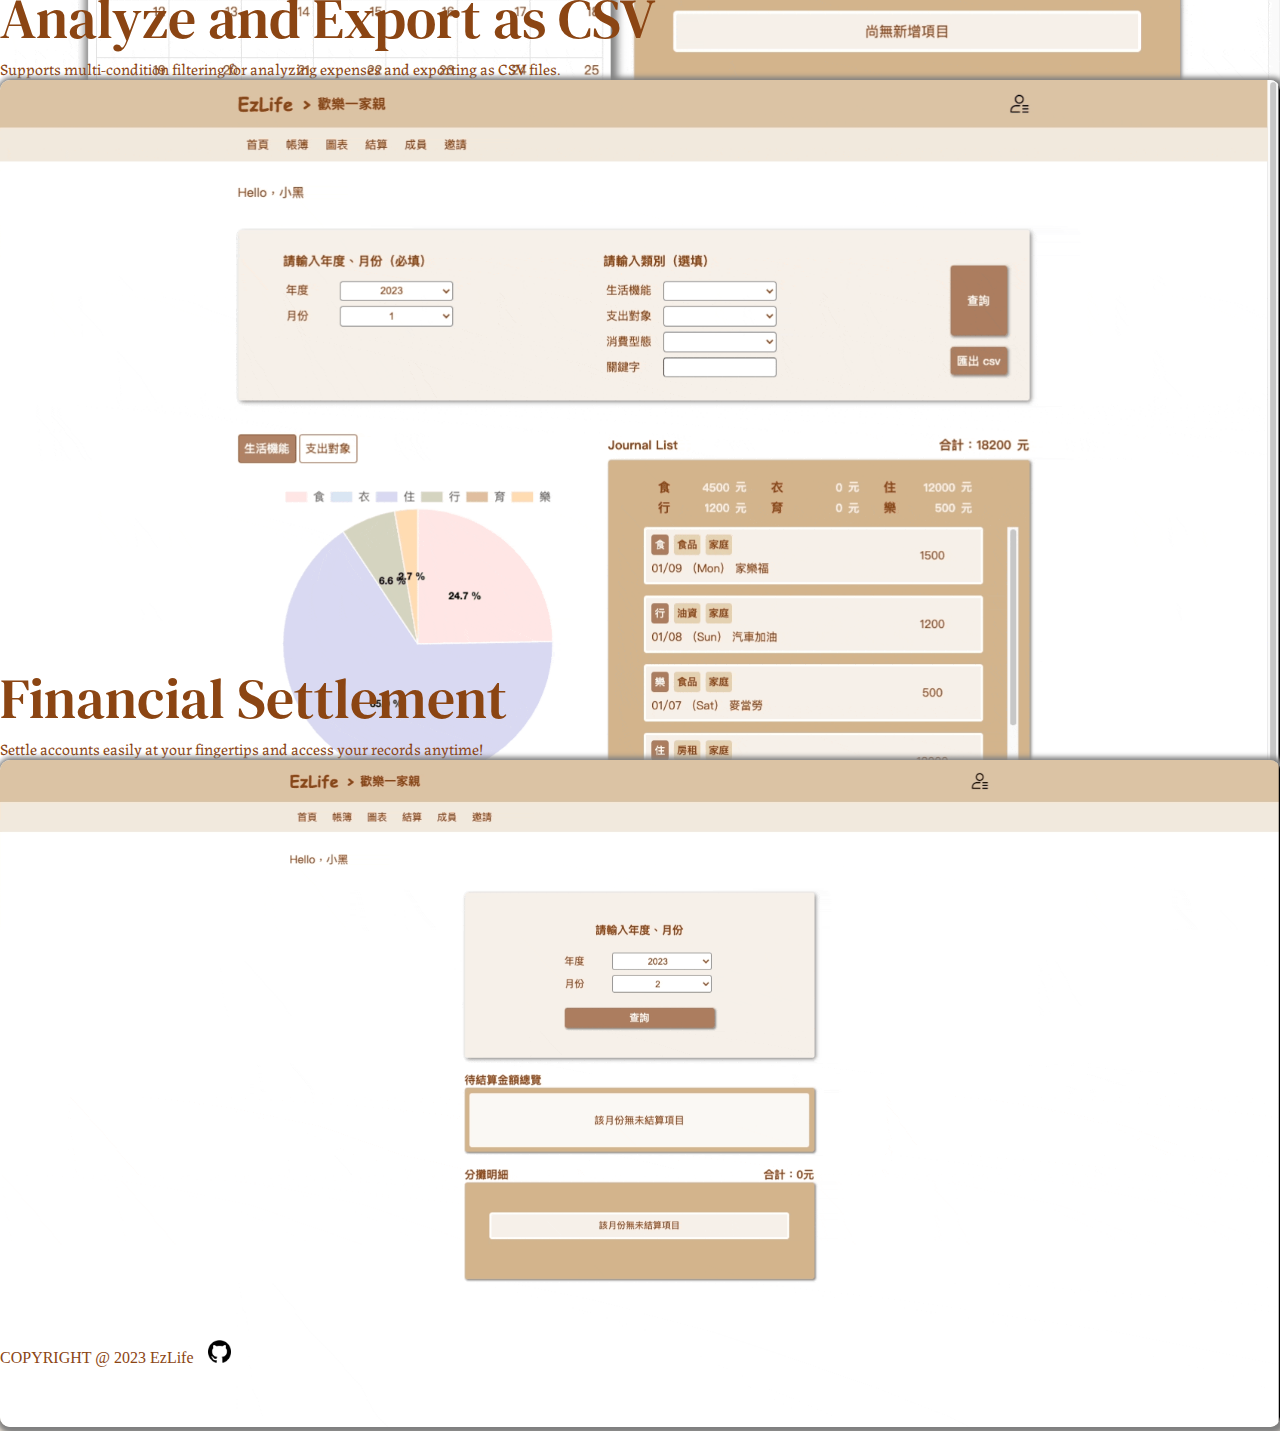
==== commit 6b6e16ab: "fix: modify slogan of index page" ====
--- a/templates/index.html
+++ b/templates/index.html
@@ -62,8 +62,8 @@
           <div class="col-lg-5 m-auto ps-3 ps-lg-5">
             <div class="title">Financial Settlement</div>
             <p class="pt-3 fs-2 describe">
-              Settle accounts conveniently, without worrying about the hassle of
-              settling bills.
+              Settle accounts easily at your fingertips and access your records
+              anytime!
             </p>
           </div>
           <div class="col-lg-7 p-3 p-lg-5">
